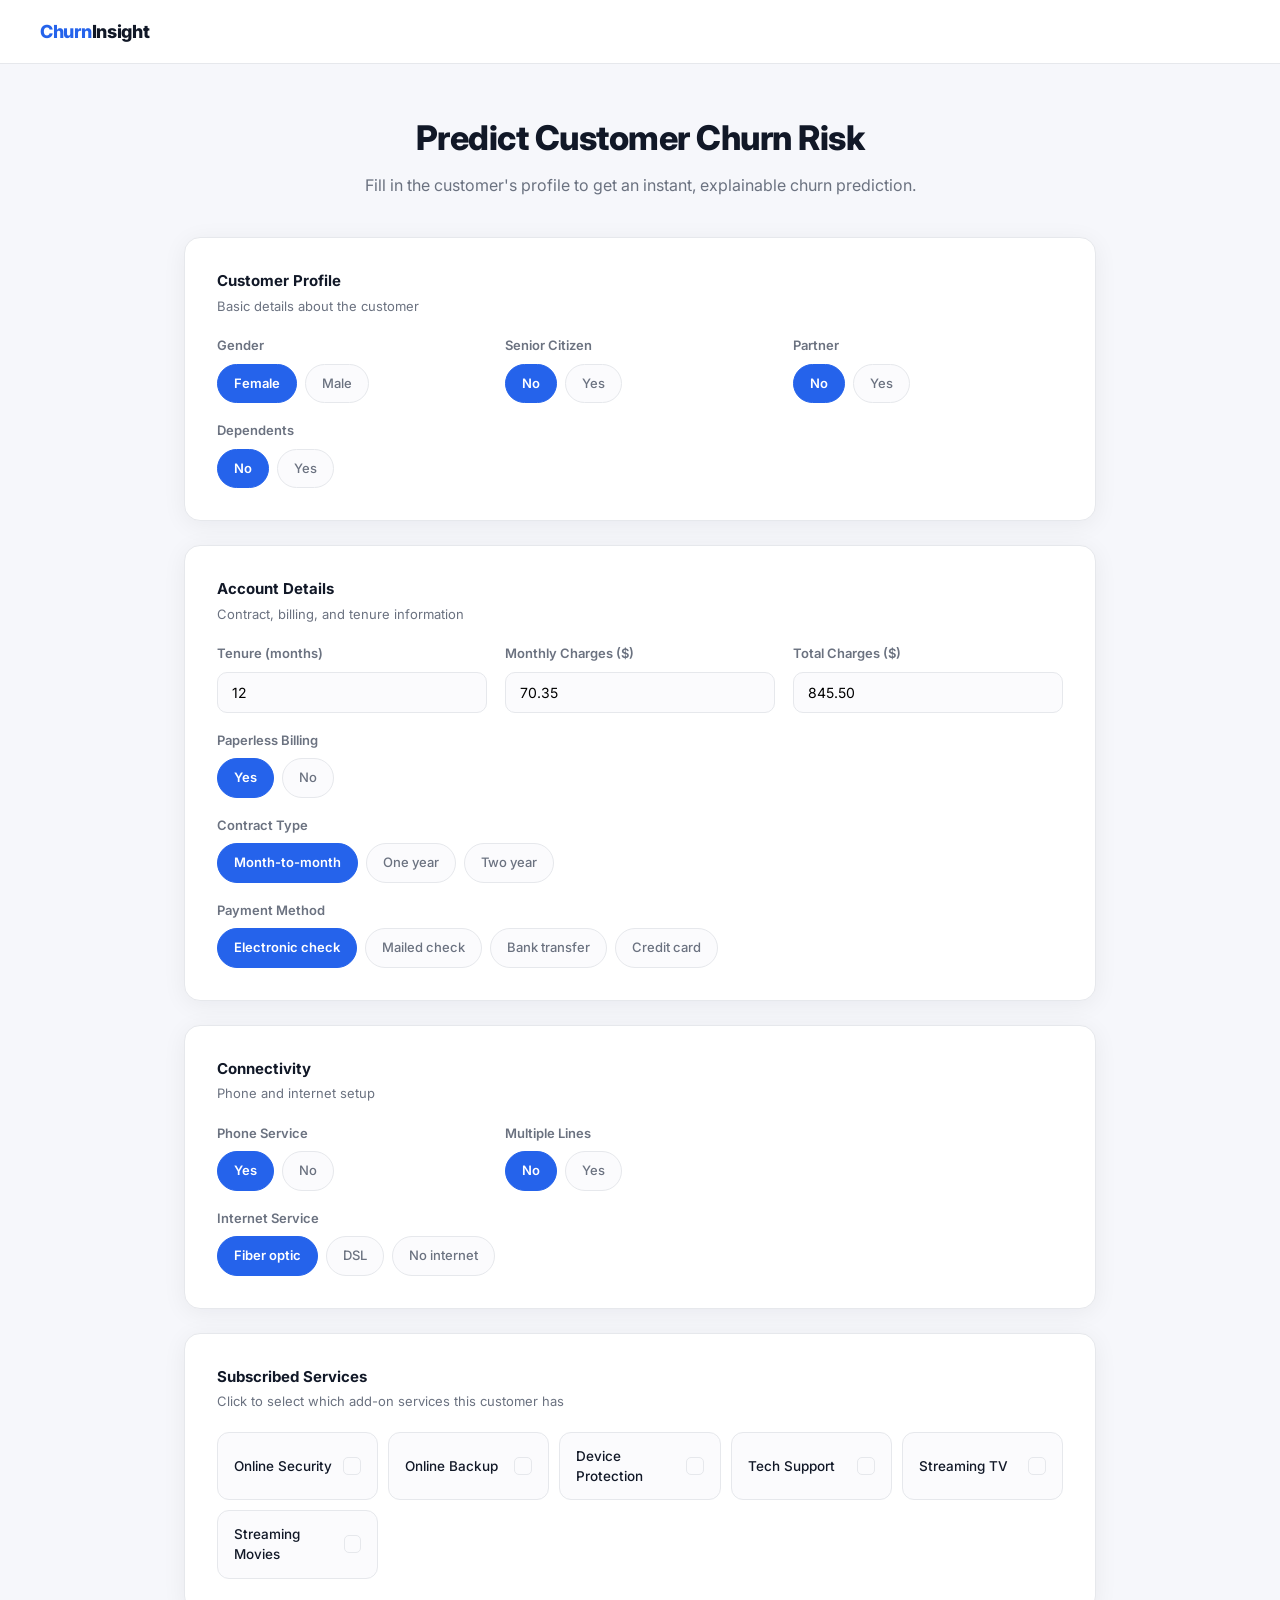
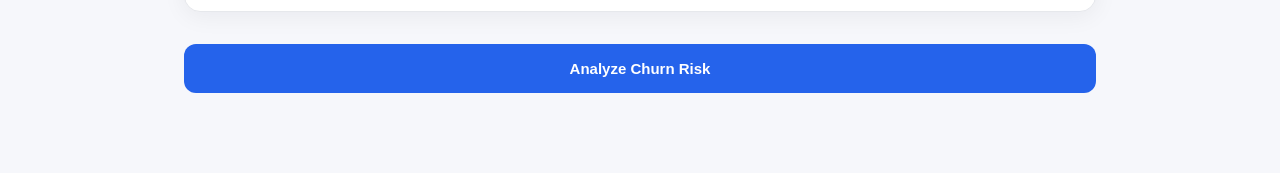
==== static/index.html @ 00b6f10e "Initial commit" ====
<!DOCTYPE html>
<html lang="en">
<head>
<meta charset="UTF-8">
<meta name="viewport" content="width=device-width, initial-scale=1.0">
<title>Customer Churn Prediction</title>
<link rel="stylesheet" href="/static/css/style.css">
</head>
<body>

<div class="navbar">
    <div class="brand">Churn<span>Insight</span></div>
</div>

<div class="page-wrap">
    <div class="hero">
        <h1>Predict Customer Churn Risk</h1>
        <p>Fill in the customer's profile to get an instant, explainable churn prediction.</p>
    </div>

    <form id="churnForm">

        <div class="card">
            <div class="section-title">Customer Profile</div>
            <div class="section-subtitle">Basic details about the customer</div>
            <div class="field-grid">
                <div class="field">
                    <label>Gender</label>
                    <div class="pill-group" data-field="gender">
                        <div class="pill active" data-value="Female">Female</div>
                        <div class="pill" data-value="Male">Male</div>
                    </div>
                </div>
                <div class="field">
                    <label>Senior Citizen</label>
                    <div class="pill-group" data-field="SeniorCitizen">
                        <div class="pill active" data-value="0">No</div>
                        <div class="pill" data-value="1">Yes</div>
                    </div>
                </div>
                <div class="field">
                    <label>Partner</label>
                    <div class="pill-group" data-field="Partner">
                        <div class="pill active" data-value="No">No</div>
                        <div class="pill" data-value="Yes">Yes</div>
                    </div>
                </div>
                <div class="field">
                    <label>Dependents</label>
                    <div class="pill-group" data-field="Dependents">
                        <div class="pill active" data-value="No">No</div>
                        <div class="pill" data-value="Yes">Yes</div>
                    </div>
                </div>
            </div>
        </div>

        <div class="card">
            <div class="section-title">Account Details</div>
            <div class="section-subtitle">Contract, billing, and tenure information</div>
            <div class="field-grid">
                <div class="field">
                    <label>Tenure (months)</label>
                    <input type="number" id="tenure" min="0" max="72" value="12">
                </div>
                <div class="field">
                    <label>Monthly Charges ($)</label>
                    <input type="number" id="MonthlyCharges" step="0.01" value="70.35">
                </div>
                <div class="field">
                    <label>Total Charges ($)</label>
                    <input type="number" id="TotalCharges" step="0.01" value="845.50">
                </div>
                <div class="field">
                    <label>Paperless Billing</label>
                    <div class="pill-group" data-field="PaperlessBilling">
                        <div class="pill active" data-value="Yes">Yes</div>
                        <div class="pill" data-value="No">No</div>
                    </div>
                </div>
            </div>
            <div class="field-grid" style="margin-top:18px;">
                <div class="field" style="grid-column: 1 / -1;">
                    <label>Contract Type</label>
                    <div class="pill-group" data-field="Contract">
                        <div class="pill active" data-value="Month-to-month">Month-to-month</div>
                        <div class="pill" data-value="One year">One year</div>
                        <div class="pill" data-value="Two year">Two year</div>
                    </div>
                </div>
                <div class="field" style="grid-column: 1 / -1;">
                    <label>Payment Method</label>
                    <div class="pill-group" data-field="PaymentMethod">
                        <div class="pill active" data-value="Electronic check">Electronic check</div>
                        <div class="pill" data-value="Mailed check">Mailed check</div>
                        <div class="pill" data-value="Bank transfer (automatic)">Bank transfer</div>
                        <div class="pill" data-value="Credit card (automatic)">Credit card</div>
                    </div>
                </div>
            </div>
        </div>

        <div class="card">
            <div class="section-title">Connectivity</div>
            <div class="section-subtitle">Phone and internet setup</div>
            <div class="field-grid">
                <div class="field">
                    <label>Phone Service</label>
                    <div class="pill-group" data-field="PhoneService">
                        <div class="pill active" data-value="Yes">Yes</div>
                        <div class="pill" data-value="No">No</div>
                    </div>
                </div>
                <div class="field">
                    <label>Multiple Lines</label>
                    <div class="pill-group" data-field="MultipleLines">
                        <div class="pill active" data-value="No">No</div>
                        <div class="pill" data-value="Yes">Yes</div>
                    </div>
                </div>
                <div class="field" style="grid-column: 1 / -1;">
                    <label>Internet Service</label>
                    <div class="pill-group" data-field="InternetService">
                        <div class="pill active" data-value="Fiber optic">Fiber optic</div>
                        <div class="pill" data-value="DSL">DSL</div>
                        <div class="pill" data-value="No">No internet</div>
                    </div>
                </div>
            </div>
        </div>

        <div class="card">
            <div class="section-title">Subscribed Services</div>
            <div class="section-subtitle">Click to select which add-on services this customer has</div>
            <div class="services-grid" id="servicesGrid">
                <div class="service-chip" data-field="OnlineSecurity">
                    <span>Online Security</span><span class="check">✓</span>
                </div>
                <div class="service-chip" data-field="OnlineBackup">
                    <span>Online Backup</span><span class="check">✓</span>
                </div>
                <div class="service-chip" data-field="DeviceProtection">
                    <span>Device Protection</span><span class="check">✓</span>
                </div>
                <div class="service-chip" data-field="TechSupport">
                    <span>Tech Support</span><span class="check">✓</span>
                </div>
                <div class="service-chip" data-field="StreamingTV">
                    <span>Streaming TV</span><span class="check">✓</span>
                </div>
                <div class="service-chip" data-field="StreamingMovies">
                    <span>Streaming Movies</span><span class="check">✓</span>
                </div>
            </div>
        </div>

        <button type="submit" class="submit-btn" id="predictBtn">Analyze Churn Risk</button>
    </form>
</div>

<script src="/static/js/home.js"></script>
</body>
</html>
---- static/css/style.css ----
@import url('https://fonts.googleapis.com/css2?family=Inter:wght@400;500;600;700;800&display=swap');

* { box-sizing: border-box; margin: 0; padding: 0; }

:root {
    --bg: #f6f7fb;
    --card: #ffffff;
    --primary: #2563eb;
    --primary-dark: #1d4ed8;
    --primary-light: #eff4ff;
    --text: #111827;
    --text-muted: #6b7280;
    --border: #e6e8ec;
    --radius: 16px;
    --shadow: 0 4px 24px rgba(17, 24, 39, 0.06);
    --danger: #dc2626;
    --danger-light: #fef2f2;
    --success: #16a34a;
    --success-light: #f0fdf4;
}

body {
    font-family: 'Inter', sans-serif;
    background: var(--bg);
    color: var(--text);
    line-height: 1.5;
}

.navbar {
    background: var(--card);
    border-bottom: 1px solid var(--border);
    padding: 18px 40px;
    display: flex;
    align-items: center;
    justify-content: space-between;
}

.navbar .brand {
    font-weight: 800;
    font-size: 18px;
    color: var(--primary);
    letter-spacing: -0.3px;
}

.navbar .brand span { color: var(--text); }

.page-wrap {
    max-width: 960px;
    margin: 0 auto;
    padding: 48px 24px 80px;
}

.hero {
    text-align: center;
    margin-bottom: 40px;
}

.hero h1 {
    font-size: 34px;
    font-weight: 800;
    letter-spacing: -0.5px;
    margin-bottom: 10px;
}

.hero p {
    color: var(--text-muted);
    font-size: 16px;
}

.card {
    background: var(--card);
    border: 1px solid var(--border);
    border-radius: var(--radius);
    box-shadow: var(--shadow);
    padding: 32px;
    margin-bottom: 24px;
}

.section-title {
    font-size: 15px;
    font-weight: 700;
    color: var(--text);
    margin-bottom: 4px;
}

.section-subtitle {
    font-size: 13px;
    color: var(--text-muted);
    margin-bottom: 20px;
}

.field-grid {
    display: grid;
    grid-template-columns: repeat(auto-fit, minmax(200px, 1fr));
    gap: 18px;
}

.field label {
    display: block;
    font-size: 13px;
    font-weight: 600;
    color: var(--text-muted);
    margin-bottom: 8px;
}

.field input[type="number"] {
    width: 100%;
    padding: 11px 14px;
    border: 1.5px solid var(--border);
    border-radius: 10px;
    font-size: 14px;
    font-family: inherit;
    background: #fbfbfd;
    transition: border-color 0.15s;
}

.field input[type="number"]:focus {
    outline: none;
    border-color: var(--primary);
    background: #fff;
}

/* Pill / chip selectors */
.pill-group {
    display: flex;
    flex-wrap: wrap;
    gap: 8px;
}

.pill {
    padding: 9px 16px;
    border: 1.5px solid var(--border);
    border-radius: 999px;
    background: #fbfbfd;
    font-size: 13px;
    font-weight: 500;
    color: var(--text-muted);
    cursor: pointer;
    transition: all 0.15s;
    user-select: none;
}

.pill:hover { border-color: var(--primary); color: var(--primary); }

.pill.active {
    background: var(--primary);
    border-color: var(--primary);
    color: #fff;
    font-weight: 600;
}

.pill.disabled {
    opacity: 0.4;
    cursor: not-allowed;
    pointer-events: none;
}

.services-grid {
    display: grid;
    grid-template-columns: repeat(auto-fit, minmax(160px, 1fr));
    gap: 10px;
}

.service-chip {
    display: flex;
    align-items: center;
    justify-content: space-between;
    padding: 13px 16px;
    border: 1.5px solid var(--border);
    border-radius: 12px;
    background: #fbfbfd;
    cursor: pointer;
    transition: all 0.15s;
    font-size: 13.5px;
    font-weight: 500;
}

.service-chip:hover { border-color: var(--primary); }

.service-chip.active {
    background: var(--primary-light);
    border-color: var(--primary);
    color: var(--primary-dark);
    font-weight: 600;
}

.service-chip.disabled {
    opacity: 0.4;
    cursor: not-allowed;
    pointer-events: none;
}

.service-chip .check {
    width: 18px;
    height: 18px;
    border-radius: 5px;
    border: 1.5px solid var(--border);
    display: flex;
    align-items: center;
    justify-content: center;
    font-size: 12px;
    color: transparent;
}

.service-chip.active .check {
    background: var(--primary);
    border-color: var(--primary);
    color: #fff;
}

.submit-btn {
    width: 100%;
    padding: 16px;
    background: var(--primary);
    color: #fff;
    border: none;
    border-radius: 12px;
    font-size: 15px;
    font-weight: 700;
    cursor: pointer;
    transition: background 0.15s, transform 0.1s;
    margin-top: 8px;
}

.submit-btn:hover { background: var(--primary-dark); }
.submit-btn:active { transform: scale(0.99); }
.submit-btn:disabled { background: #a8b4c4; cursor: not-allowed; }

/* Result dashboard */
.result-header {
    display: flex;
    align-items: center;
    justify-content: space-between;
    flex-wrap: wrap;
    gap: 20px;
    margin-bottom: 28px;
}

.risk-badge {
    display: inline-flex;
    align-items: center;
    gap: 10px;
    padding: 10px 20px;
    border-radius: 999px;
    font-weight: 700;
    font-size: 15px;
}

.risk-badge.churn { background: var(--danger-light); color: var(--danger); }
.risk-badge.safe { background: var(--success-light); color: var(--success); }

.dashboard-grid {
    display: grid;
    grid-template-columns: 1.1fr 1fr;
    gap: 24px;
}

@media (max-width: 800px) {
    .dashboard-grid { grid-template-columns: 1fr; }
}

.gauge-card { text-align: center; }

.gauge-number {
    font-size: 48px;
    font-weight: 800;
    letter-spacing: -1px;
}

.gauge-number.churn { color: var(--danger); }
.gauge-number.safe { color: var(--success); }

.gauge-bar-track {
    background: #eef0f4;
    height: 10px;
    border-radius: 6px;
    overflow: hidden;
    margin: 18px 0 8px;
}

.gauge-bar-fill {
    height: 100%;
    border-radius: 6px;
    transition: width 0.6s ease;
}

.gauge-caption {
    font-size: 12.5px;
    color: var(--text-muted);
}

.summary-list { display: flex; flex-direction: column; gap: 14px; }

.summary-row {
    display: flex;
    justify-content: space-between;
    padding-bottom: 12px;
    border-bottom: 1px solid var(--border);
    font-size: 13.5px;
}

.summary-row:last-child { border-bottom: none; padding-bottom: 0; }
.summary-row .label { color: var(--text-muted); }
.summary-row .value { font-weight: 600; }

.shap-row {
    display: grid;
    grid-template-columns: 160px 1fr 70px;
    align-items: center;
    gap: 12px;
    padding: 10px 0;
    font-size: 13px;
}

.shap-row .feature-name { font-weight: 600; }
.shap-row .feature-value { font-size: 11.5px; color: var(--text-muted); display: block; }

.shap-bar-track {
    background: #f1f2f5;
    height: 8px;
    border-radius: 5px;
    overflow: hidden;
    display: flex;
}

.shap-bar-fill {
    height: 100%;
    border-radius: 5px;
}

.shap-bar-fill.increase { background: var(--danger); }
.shap-bar-fill.decrease { background: var(--success); }

.shap-impact { text-align: right; font-weight: 700; font-size: 12px; }
.shap-impact.increase { color: var(--danger); }
.shap-impact.decrease { color: var(--success); }

.back-btn {
    display: inline-block;
    margin-top: 24px;
    padding: 12px 24px;
    background: var(--card);
    border: 1.5px solid var(--border);
    border-radius: 10px;
    color: var(--text);
    font-weight: 600;
    font-size: 14px;
    text-decoration: none;
    cursor: pointer;
    transition: border-color 0.15s;
}

.back-btn:hover { border-color: var(--primary); color: var(--primary); }
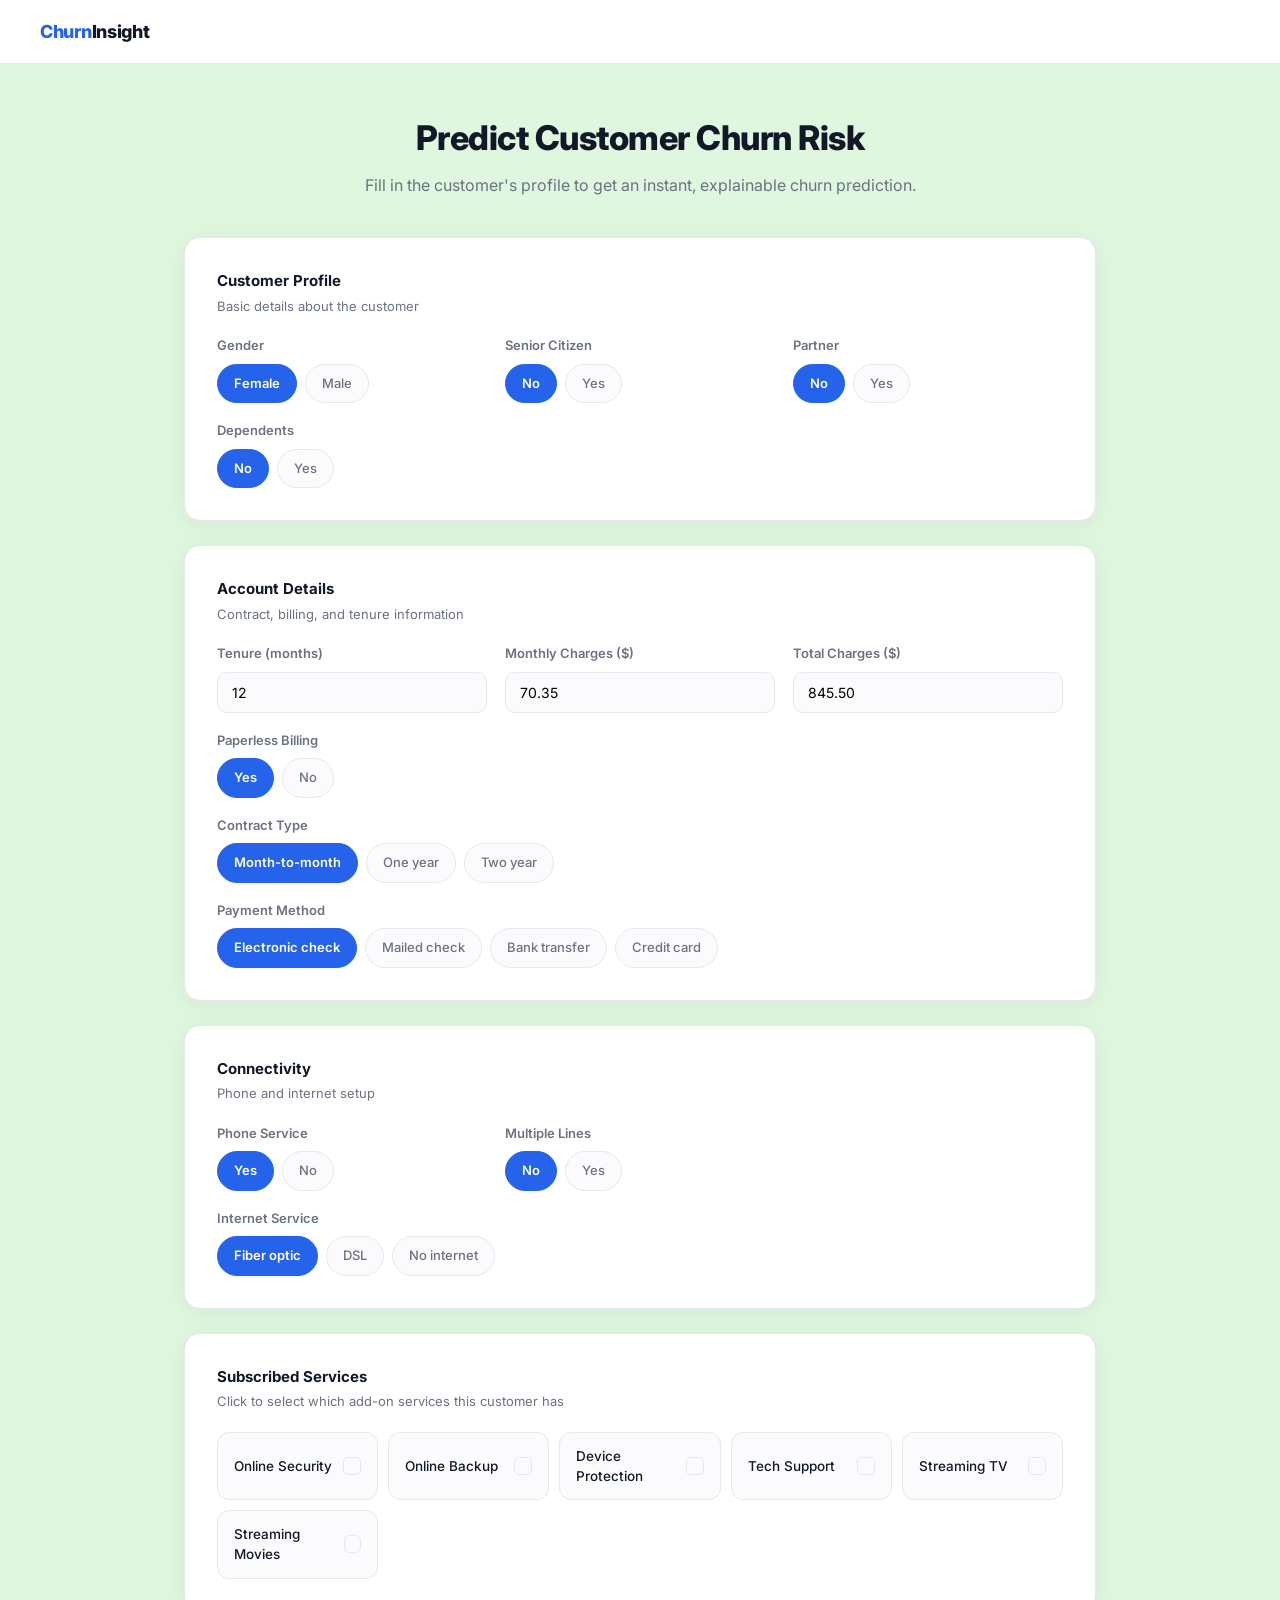
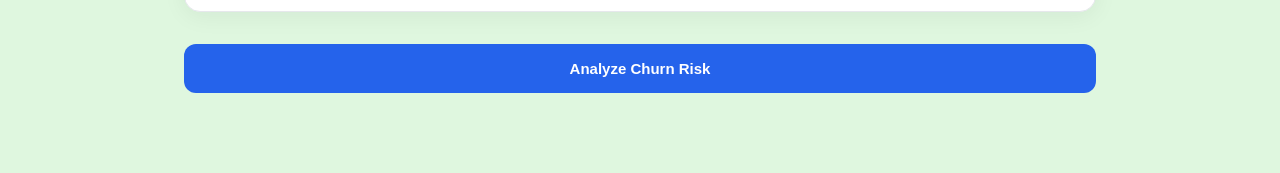
==== commit 42b0a621: "Change home page theme" ====
--- a/static/index.html
+++ b/static/index.html
@@ -6,7 +6,7 @@
 <title>Customer Churn Prediction</title>
 <link rel="stylesheet" href="/static/css/style.css">
 </head>
-<body>
+<body class="index-page">
 
 <div class="navbar">
     <div class="brand">Churn<span>Insight</span></div>
@@ -160,4 +160,4 @@
 
 <script src="/static/js/home.js"></script>
 </body>
-</html>+</html>
--- a/static/css/style.css
+++ b/static/css/style.css
@@ -26,6 +26,10 @@
     line-height: 1.5;
 }
 
+body.index-page {
+    background: #dff7df;
+}
+
 .navbar {
     background: var(--card);
     border-bottom: 1px solid var(--border);
@@ -350,4 +354,4 @@
     transition: border-color 0.15s;
 }
 
-.back-btn:hover { border-color: var(--primary); color: var(--primary); }+.back-btn:hover { border-color: var(--primary); color: var(--primary); }
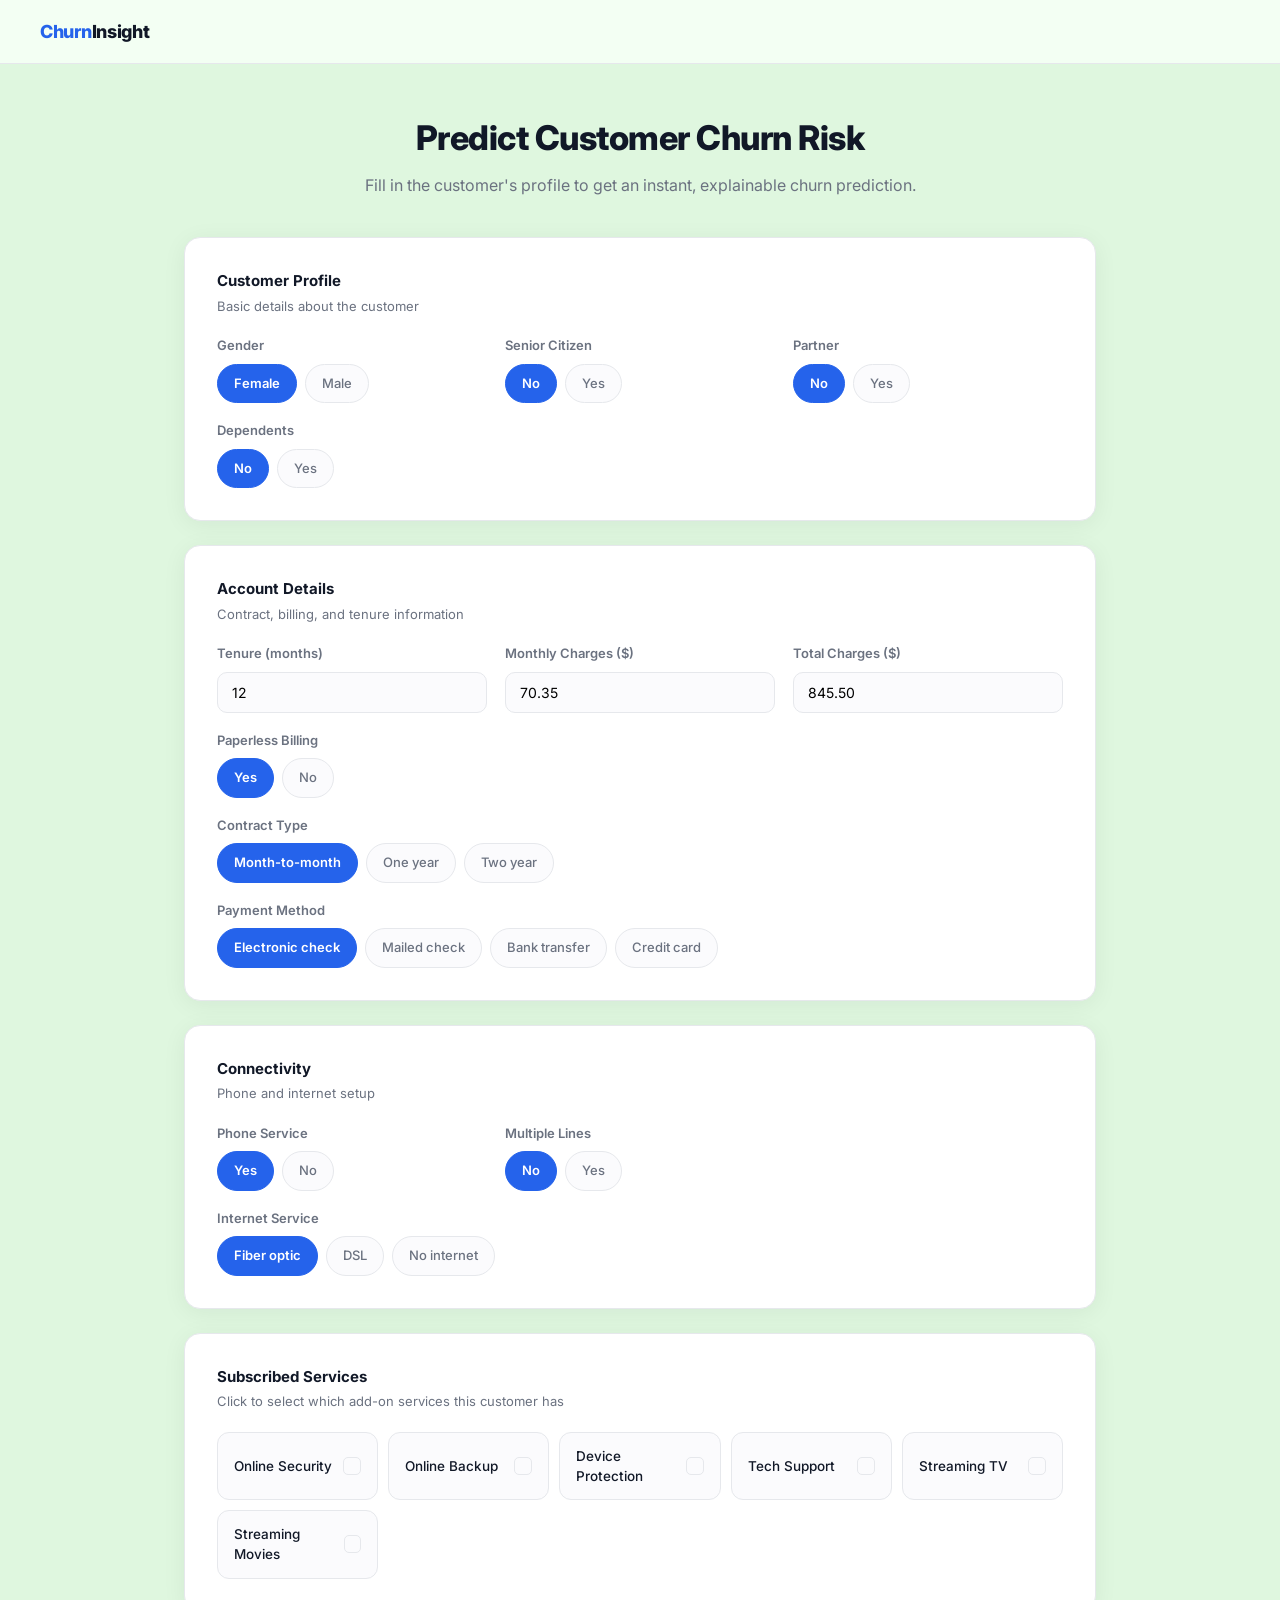
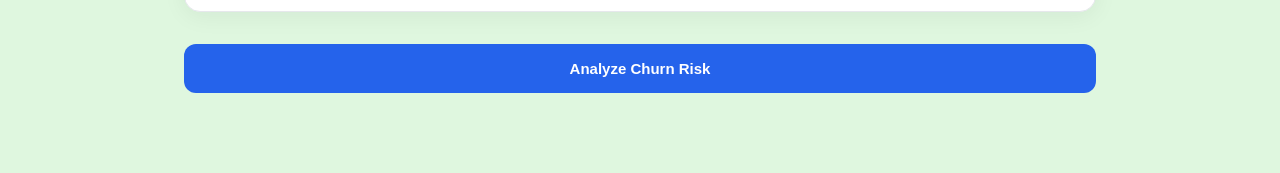
==== commit 23805e57: "Update the CSS URL" ====
--- a/static/index.html
+++ b/static/index.html
@@ -4,7 +4,7 @@
 <meta charset="UTF-8">
 <meta name="viewport" content="width=device-width, initial-scale=1.0">
 <title>Customer Churn Prediction</title>
-<link rel="stylesheet" href="/static/css/style.css">
+<link rel="stylesheet" href="/static/css/style.css?v=2">
 </head>
 <body class="index-page">
 
--- a/static/css/style.css
+++ b/static/css/style.css
@@ -26,7 +26,16 @@
     line-height: 1.5;
 }
 
+html:has(body.index-page),
 body.index-page {
+    background: #dff7df;
+}
+
+body.index-page .navbar {
+    background: #f3fff3;
+}
+
+body.index-page .page-wrap {
     background: #dff7df;
 }
 
